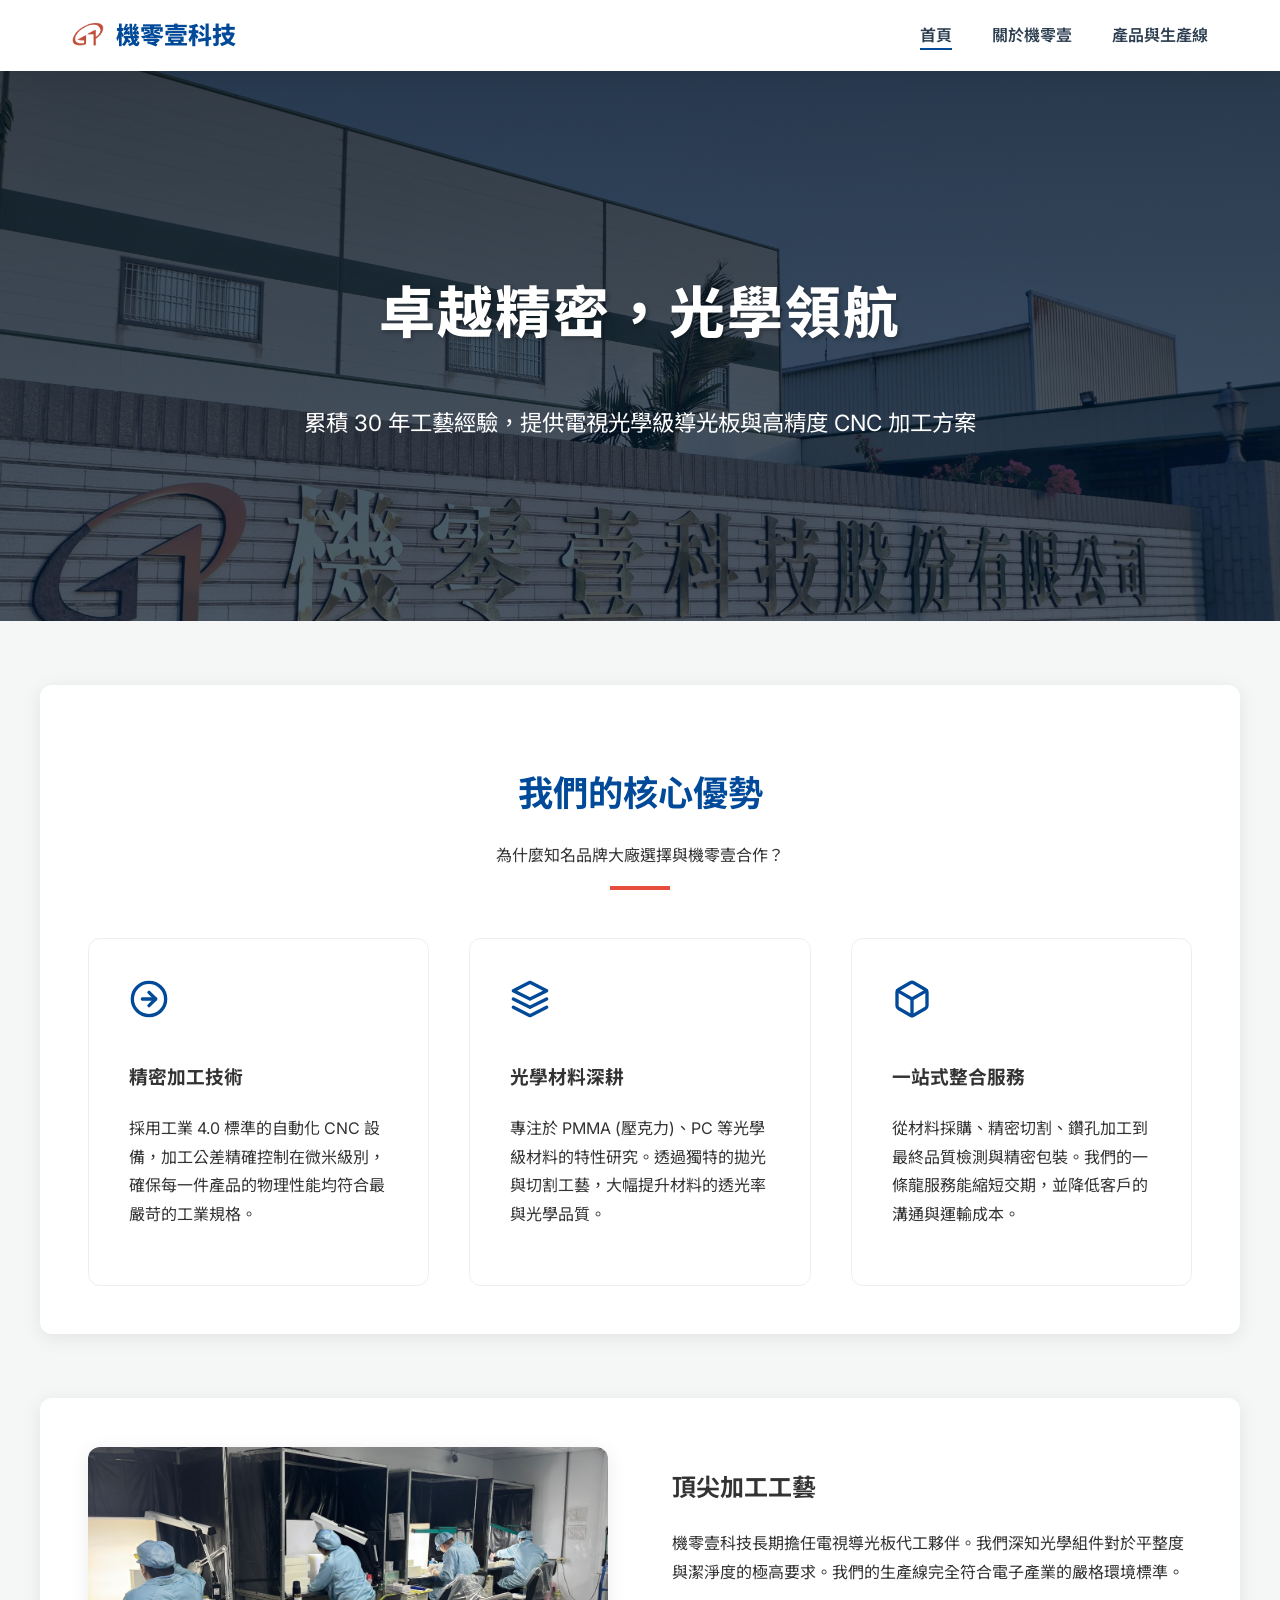
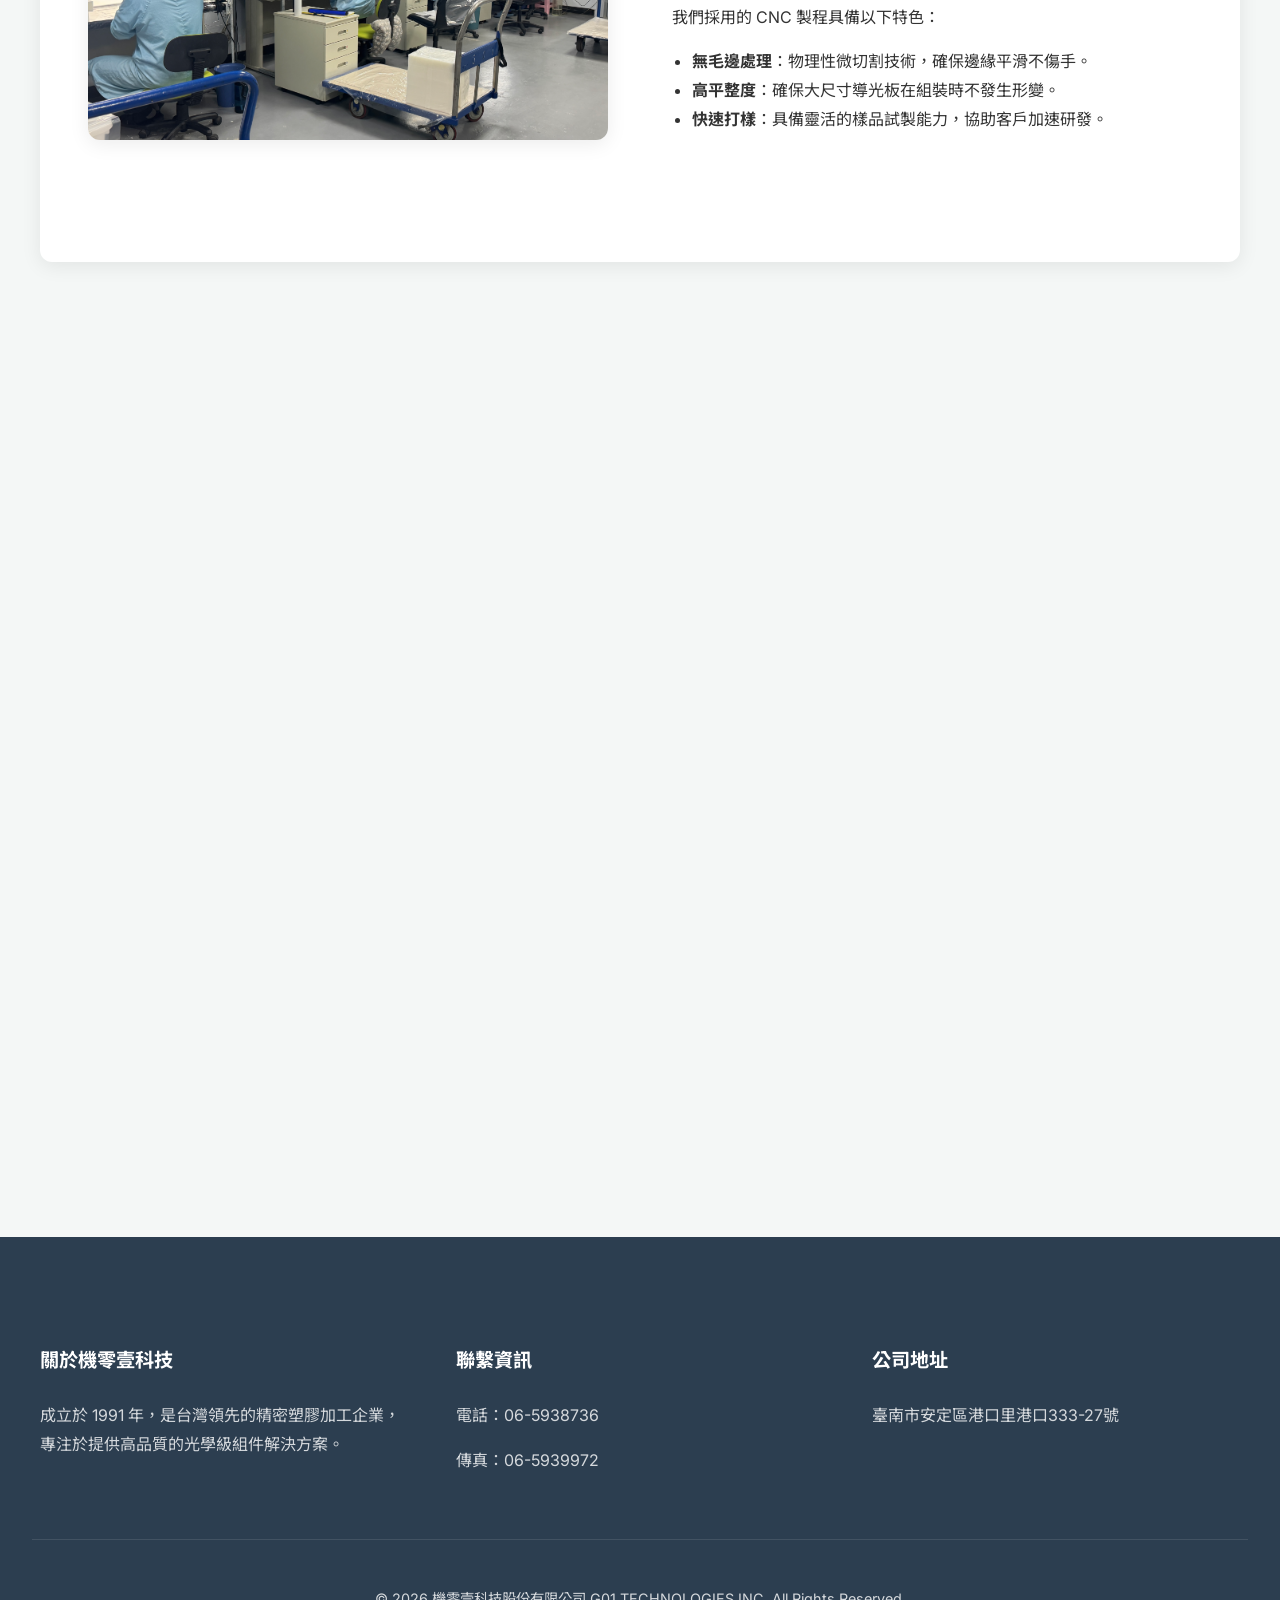
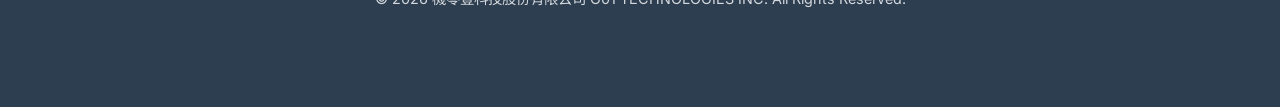
==== index.html @ 7dc75a4d "Update the display animation every pages" ====
<!DOCTYPE html>
<html lang="zh-TW">
<head>
    <meta charset="UTF-8">
    <meta name="viewport" content="width=device-width, initial-scale=1.0">
    <title>機零壹科技 - 專業光學級導光板與精密 CNC 加工</title>
    <link rel="icon" href="assets/images/機零壹Logo.jpg" type="image/jpeg">
    <link rel="stylesheet" href="assets/style.css">
</head>
<body>
    <header>
        <nav>
            <a href="index.html" class="logo">
                <img src="assets/images/53ba9e29c291a5ccbac14b55e2edae43.jpg" alt="G01 Logo">
                <span>機零壹科技</span>
            </a>
            <ul class="nav-links">
                <li><a href="index.html" class="active">首頁</a></li>
                <li><a href="about.html">關於機零壹</a></li>
                <li><a href="products.html">產品與生產線</a></li>
            </ul>
        </nav>
    </header>

    <main>
        <div class="hero">
            <h1>卓越精密，光學領航</h1>
            <p>累積 30 年工藝經驗，提供電視光學級導光板與高精度 CNC 加工方案</p>
        </div>

        <section class="reveal">
            <div class="section-title">
                <h2>我們的核心優勢</h2>
                <p>為什麼知名品牌大廠選擇與機零壹合作？</p>
            </div>
            <div class="grid">
                <div class="card">
                    <svg width="40" height="40" viewBox="0 0 24 24" fill="none" stroke="#004a99" stroke-width="2" stroke-linecap="round" stroke-linejoin="round" style="margin-bottom:15px;"><circle cx="12" cy="12" r="10"></circle><path d="M12 16l4-4-4-4"></path><path d="M8 12h8"></path></svg>
                    <h3>精密加工技術</h3>
                    <p>採用工業 4.0 標準的自動化 CNC 設備，加工公差精確控制在微米級別，確保每一件產品的物理性能均符合最嚴苛的工業規格。</p>
                </div>
                <div class="card">
                    <svg width="40" height="40" viewBox="0 0 24 24" fill="none" stroke="#004a99" stroke-width="2" stroke-linecap="round" stroke-linejoin="round" style="margin-bottom:15px;"><path d="M12 2L2 7l10 5 10-5-10-5z"></path><path d="M2 17l10 5 10-5"></path><path d="M2 12l10 5 10-5"></path></svg>
                    <h3>光學材料深耕</h3>
                    <p>專注於 PMMA (壓克力)、PC 等光學級材料的特性研究。透過獨特的拋光與切割工藝，大幅提升材料的透光率與光學品質。</p>
                </div>
                <div class="card">
                    <svg width="40" height="40" viewBox="0 0 24 24" fill="none" stroke="#004a99" stroke-width="2" stroke-linecap="round" stroke-linejoin="round" style="margin-bottom:15px;"><path d="M21 16V8a2 2 0 0 0-1-1.73l-7-4a2 2 0 0 0-2 0l-7 4A2 2 0 0 0 3 8v8a2 2 0 0 0 1 1.73l7 4a2 2 0 0 0 2 0l7-4A2 2 0 0 0 21 16z"></path><polyline points="3.27 6.96 12 12.01 20.73 6.96"></polyline><line x1="12" y1="22.08" x2="12" y2="12"></line></svg>
                    <h3>一站式整合服務</h3>
                    <p>從材料採購、精密切割、鑽孔加工到最終品質檢測與精密包裝。我們的一條龍服務能縮短交期，並降低客戶的溝通與運輸成本。</p>
                </div>
            </div>
        </section>

        <section class="reveal">
            <div class="image-text-block">
                <div class="block-image">
                    <img src="assets/images/無塵室1.jpg" alt="無塵室生產環境">
                </div>
                <div class="block-text">
                    <h2>頂尖加工工藝</h2>
                    <p>機零壹科技長期擔任電視導光板代工夥伴。我們深知光學組件對於平整度與潔淨度的極高要求。我們的生產線完全符合電子產業的嚴格環境標準。</p>
                    <p>我們採用的 CNC 製程具備以下特色：</p>
                    <ul style="padding-left: 20px;">
                        <li><strong>無毛邊處理</strong>：物理性微切割技術，確保邊緣平滑不傷手。</li>
                        <li><strong>高平整度</strong>：確保大尺寸導光板在組裝時不發生形變。</li>
                        <li><strong>快速打樣</strong>：具備靈活的樣品試製能力，協助客戶加速研發。</li>
                    </ul>
                </div>
            </div>
        </section>

        <div class="stats-container reveal" style="max-width:1200px; margin: 0 auto;">
            <div class="stat-item">
                <h3>30+</h3>
                <p>行業經驗 (年)</p>
            </div>
            <div class="stat-item">
                <h3>ISO</h3>
                <p>9001:2015 認證</p>
            </div>
            <div class="stat-item">
                <h3>100%</h3>
                <p>台灣在地生產</p>
            </div>
        </div>

        <section class="reveal" style="background: none; box-shadow: none;">
            <div class="section-title">
                <h2>專業生產設備</h2>
            </div>
            <div class="gallery">
                <div class="gallery-item"><img src="assets/images/28ef62f4e1bec2d42b6d9884c8ba8c20.jpg" alt="設備1"></div>
                <div class="gallery-item"><img src="assets/images/b3949cf1eb336742c8c73ae9f6f298a1.jpg" alt="設備2"></div>
                <div class="gallery-item"><img src="assets/images/5c81404b02c26374f13677f3897ab55c.jpg" alt="設備3"></div>
                <div class="gallery-item"><img src="assets/images/f80af8a71a94db95ce86bebf6332c2ad.jpg" alt="設備4"></div>
            </div>
        </section>
    </main>

    <footer>
        <div class="footer-content">
            <div class="footer-section">
                <h4>關於機零壹科技</h4>
                <p>成立於 1991 年，是台灣領先的精密塑膠加工企業，專注於提供高品質的光學級組件解決方案。</p>
            </div>
            <div class="footer-section">
                <h4>聯繫資訊</h4>
                <p>電話：06-5938736</p>
                <p>傳真：06-5939972</p>
            </div>
            <div class="footer-section">
                <h4>公司地址</h4>
                <p>臺南市安定區港口里港口333-27號</p>
            </div>
        </div>
        <div class="footer-bottom">
            <p>&copy; 2026 機零壹科技股份有限公司 G01 TECHNOLOGIES INC. All Rights Reserved.</p>
        </div>
    </footer>

    <script>
        const observerOptions = {
            threshold: 0.1
        };

        const observer = new IntersectionObserver((entries) => {
            entries.forEach(entry => {
                if (entry.isIntersecting) {
                    entry.target.classList.add('active');
                }
            });
        }, observerOptions);

        document.querySelectorAll('.reveal').forEach(el => {
            observer.observe(el);
        });
    </script>
</body>
</html>
---- assets/style.css ----
@import url('https://fonts.googleapis.com/css2?family=Inter:wght@400;700;800&family=Noto+Sans+TC:wght@300;400;500;700&display=swap');

/* G01 Technology - Professional Style */
:root {
    --primary-color: #004a99;
    --primary-light: #e6f0ff;
    --secondary-color: #2c3e50;
    --accent-color: #e74c3c;
    --bg-color: #f4f7f6;
    --text-color: #333;
    --white: #ffffff;
    --shadow: 0 4px 20px rgba(0,0,0,0.08);
}

* {
    box-sizing: border-box;
    transition: all 0.3s ease;
}

body {
    font-family: 'Inter', 'Noto Sans TC', "Microsoft JhengHei", sans-serif;
    line-height: 1.8;
    color: var(--text-color);
    background-color: var(--bg-color);
    margin: 0;
}

header {
    background-color: rgba(255,255,255,0.95);
    backdrop-filter: blur(10px);
    box-shadow: var(--shadow);
    position: sticky;
    top: 0;
    z-index: 1000;
}

nav {
    display: flex;
    justify-content: space-between;
    align-items: center;
    max-width: 1200px;
    margin: 0 auto;
    padding: 0.8rem 2rem;
}

.logo {
    display: flex;
    align-items: center;
    text-decoration: none;
    font-weight: 800;
    font-size: 1.5rem;
    color: var(--primary-color);
}

.logo img {
    height: 45px;
    width: auto;
    object-fit: contain;
    margin-right: 12px;
}

.nav-links {
    list-style: none;
    display: flex;
    gap: 2.5rem;
    margin: 0;
}

.nav-links a {
    text-decoration: none;
    color: var(--secondary-color);
    font-weight: 600;
    position: relative;
}

.nav-links a:after {
    content: '';
    position: absolute;
    width: 0;
    height: 2px;
    bottom: -5px;
    left: 0;
    background-color: var(--primary-color);
    transition: width 0.3s;
}

.nav-links a:hover:after, .nav-links a.active:after {
    width: 100%;
}

.hero {
    position: relative;
    height: 550px;
    display: flex;
    flex-direction: column;
    justify-content: center;
    align-items: center;
    color: var(--white);
    text-align: center;
    background: linear-gradient(rgba(0, 15, 30, 0.8), rgba(0, 30, 60, 0.65)), url('images/2db361edc32a4b70044582b040d5e3ff.jpg');
    background-size: cover;
    background-position: center;
    background-attachment: fixed;
}

.hero h1 {
    font-weight: 800;
    font-size: 3.5rem;
    margin-bottom: 1rem;
    letter-spacing: 2px;
    text-shadow: 2px 2px 4px rgba(0,0,0,0.3);
}

.hero p {
    font-size: 1.4rem;
    max-width: 800px;
}

section {
    max-width: 1200px;
    margin: 4rem auto;
    padding: 3rem;
    background-color: var(--white);
    border-radius: 12px;
    box-shadow: var(--shadow);
}

.section-title {
    text-align: center;
    margin-bottom: 3rem;
}

.section-title h2 {
    font-size: 2.2rem;
    color: var(--primary-color);
    margin-bottom: 0.5rem;
}

.section-title::after {
    content: '';
    display: block;
    width: 60px;
    height: 4px;
    background-color: var(--accent-color);
    margin: 10px auto;
}

.grid {
    display: grid;
    grid-template-columns: repeat(auto-fit, minmax(320px, 1fr));
    gap: 2.5rem;
}

.card {
    padding: 2.5rem;
    background: var(--white);
    border-radius: 12px;
    border: 1px solid #eee;
    text-align: left;
    height: 100%;
}

.card:hover {
    transform: translateY(-10px);
    box-shadow: 0 15px 35px rgba(0,0,0,0.1);
}

.image-text-block {
    display: flex;
    align-items: center;
    gap: 4rem;
    margin-bottom: 4rem;
}

.image-text-block:nth-child(even) {
    flex-direction: row-reverse;
}

.block-image {
    flex: 1;
}

.block-image img {
    width: 100%;
    border-radius: 12px;
    box-shadow: var(--shadow);
}

.block-text {
    flex: 1;
}

.stats-container {
    background-color: var(--primary-color);
    color: var(--white);
    display: flex;
    justify-content: space-around;
    padding: 4rem 2rem;
    text-align: center;
    border-radius: 12px;
    margin-top: 4rem;
}

.stat-item h3 {
    font-size: 2.5rem;
    margin-bottom: 0;
}

footer {
    background-color: var(--secondary-color);
    color: rgba(255,255,255,0.8);
    padding: 5rem 2rem;
    margin-top: 6rem;
}

.footer-content {
    max-width: 1200px;
    margin: 0 auto;
    display: grid;
    grid-template-columns: repeat(auto-fit, minmax(250px, 1fr));
    gap: 3rem;
    text-align: left;
}

.footer-section h4 {
    color: var(--white);
    margin-bottom: 1.5rem;
    font-size: 1.2rem;
}

.footer-bottom {
    border-top: 1px solid rgba(255,255,255,0.1);
    margin-top: 3rem;
    padding-top: 2rem;
    text-align: center;
    font-size: 0.9rem;
}

/* Photo Gallery */
.gallery {
    display: grid;
    grid-template-columns: repeat(auto-fill, minmax(250px, 1fr));
    gap: 15px;
}

.gallery-item {
    overflow: hidden;
    border-radius: 8px;
    height: 200px;
}

.gallery-item img {
    width: 100%;
    height: 100%;
    object-fit: cover;
    transition: transform 0.5s;
}

.gallery-item:hover img {
    transform: scale(1.1);
}

/* Timeline Design */
.timeline {
    position: relative;
    max-width: 900px;
    margin: 3rem auto;
    padding: 0;
}

.timeline::after {
    content: '';
    position: absolute;
    width: 2px;
    background-color: #ddd;
    top: 0;
    bottom: 0;
    left: 140px;
}

.timeline-item {
    padding: 2.5rem 0;
    position: relative;
    display: flex;
    align-items: flex-start;
    opacity: 0;
    transform: translateX(-20px);
    transition: all 0.6s ease-out;
}

.timeline-item.active {
    opacity: 1;
    transform: translateX(0);
}

.timeline-date {
    width: 120px;
    padding-right: 30px;
    text-align: right;
    font-weight: 700;
    color: var(--primary-color);
    font-size: 1.1rem;
    flex-shrink: 0;
    margin-top: 5px;
}

.timeline-item::after {
    content: '';
    position: absolute;
    width: 12px;
    height: 12px;
    left: 135px;
    background-color: var(--white);
    border: 2px solid var(--primary-color);
    top: 3.1rem;
    border-radius: 50%;
    z-index: 1;
}

.timeline-content {
    padding-left: 50px;
    flex-grow: 1;
}

.timeline-content h4 {
    margin: 0 0 0.8rem 0;
    color: var(--secondary-color);
    font-size: 1.3rem;
    font-weight: 700;
}

.timeline-content p {
    margin: 0;
    color: #555;
    line-height: 1.8;
    font-size: 1.05rem;
}

/* Animations */
.reveal {
    opacity: 0;
    transform: translateY(30px);
    transition: all 0.8s ease-out;
}

.reveal.active {
    opacity: 1;
    transform: translateY(0);
}

@media (max-width: 768px) {
    .timeline::after { left: 15px; }
    .timeline-item { flex-direction: column; padding: 1.5rem 0 1.5rem 40px; }
    .timeline-date { text-align: left; width: auto; padding-bottom: 8px; margin-top: 0; }
    .timeline-item::after { left: 10px; top: 1.9rem; }
    .timeline-content { padding-left: 0; }
    
    .image-text-block, .image-text-block:nth-child(even) {
        flex-direction: column;
    }
    .hero h1 { font-size: 2.5rem; }
}
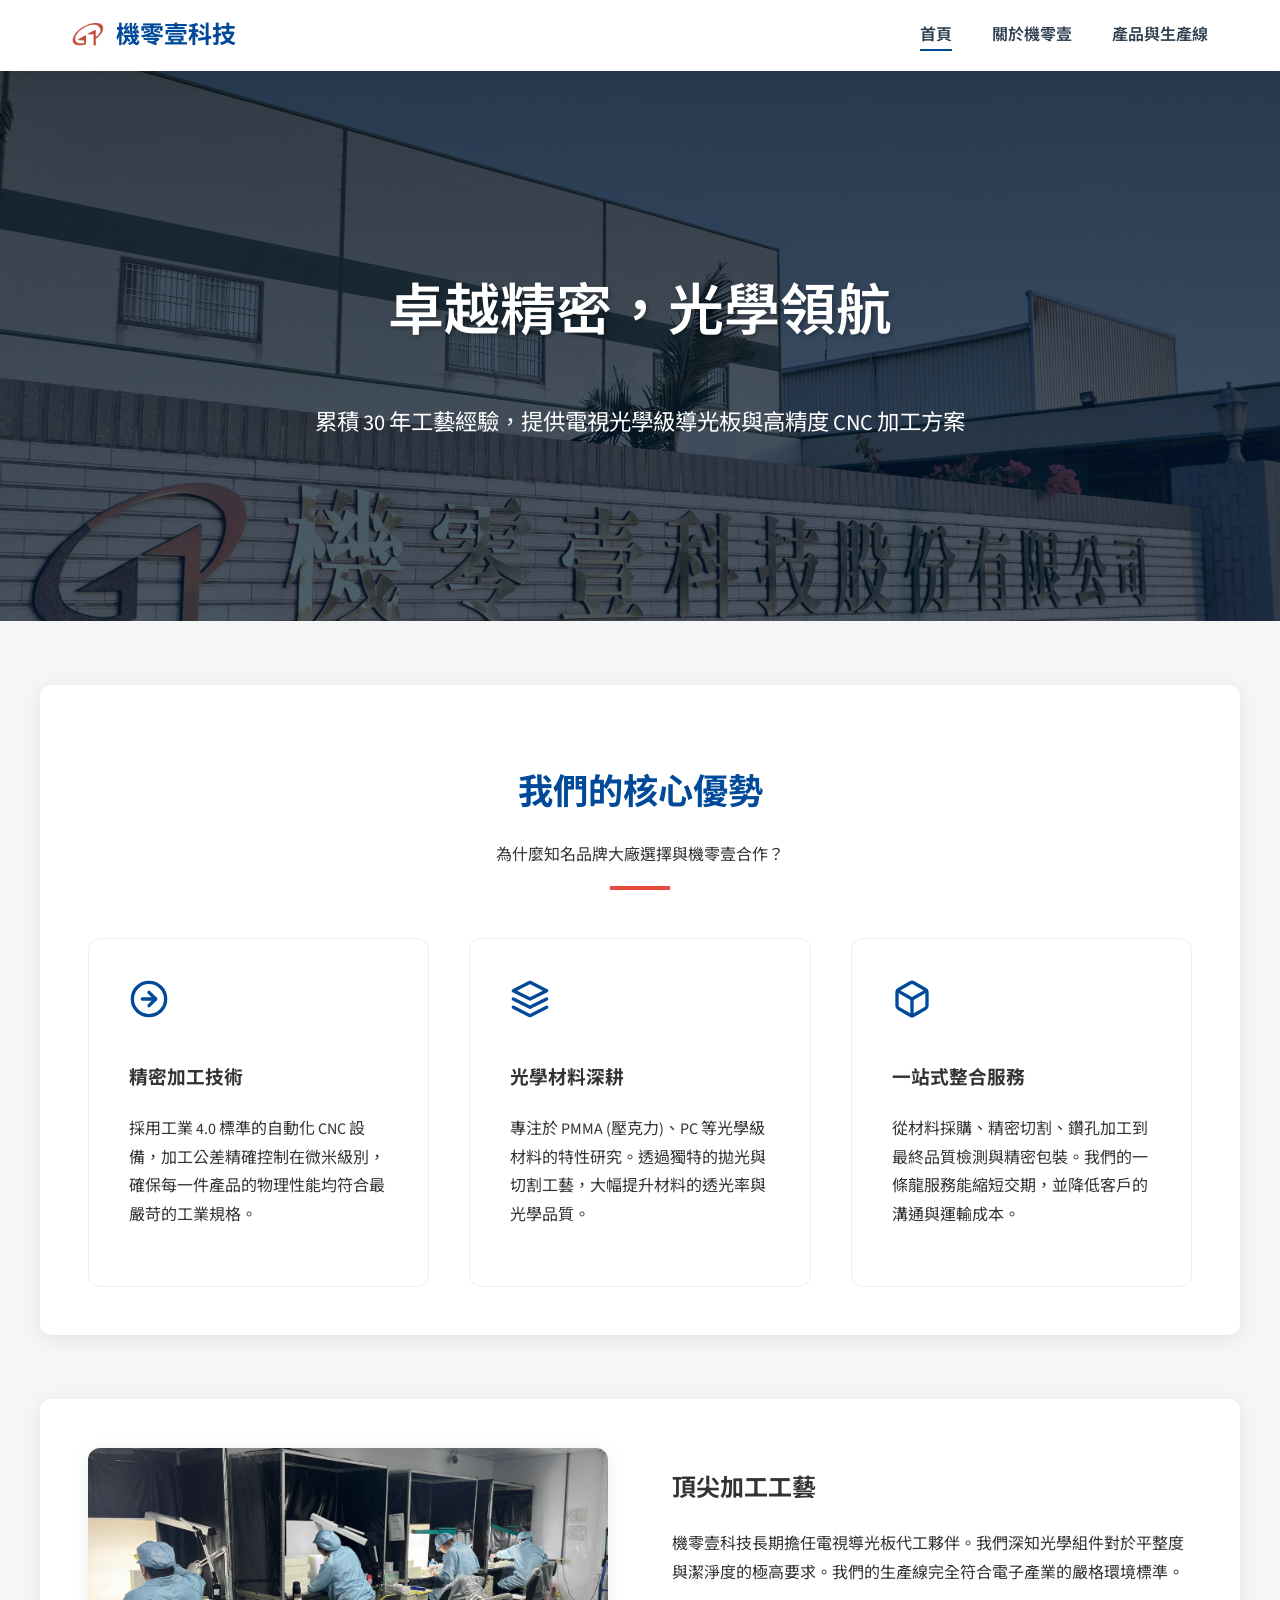
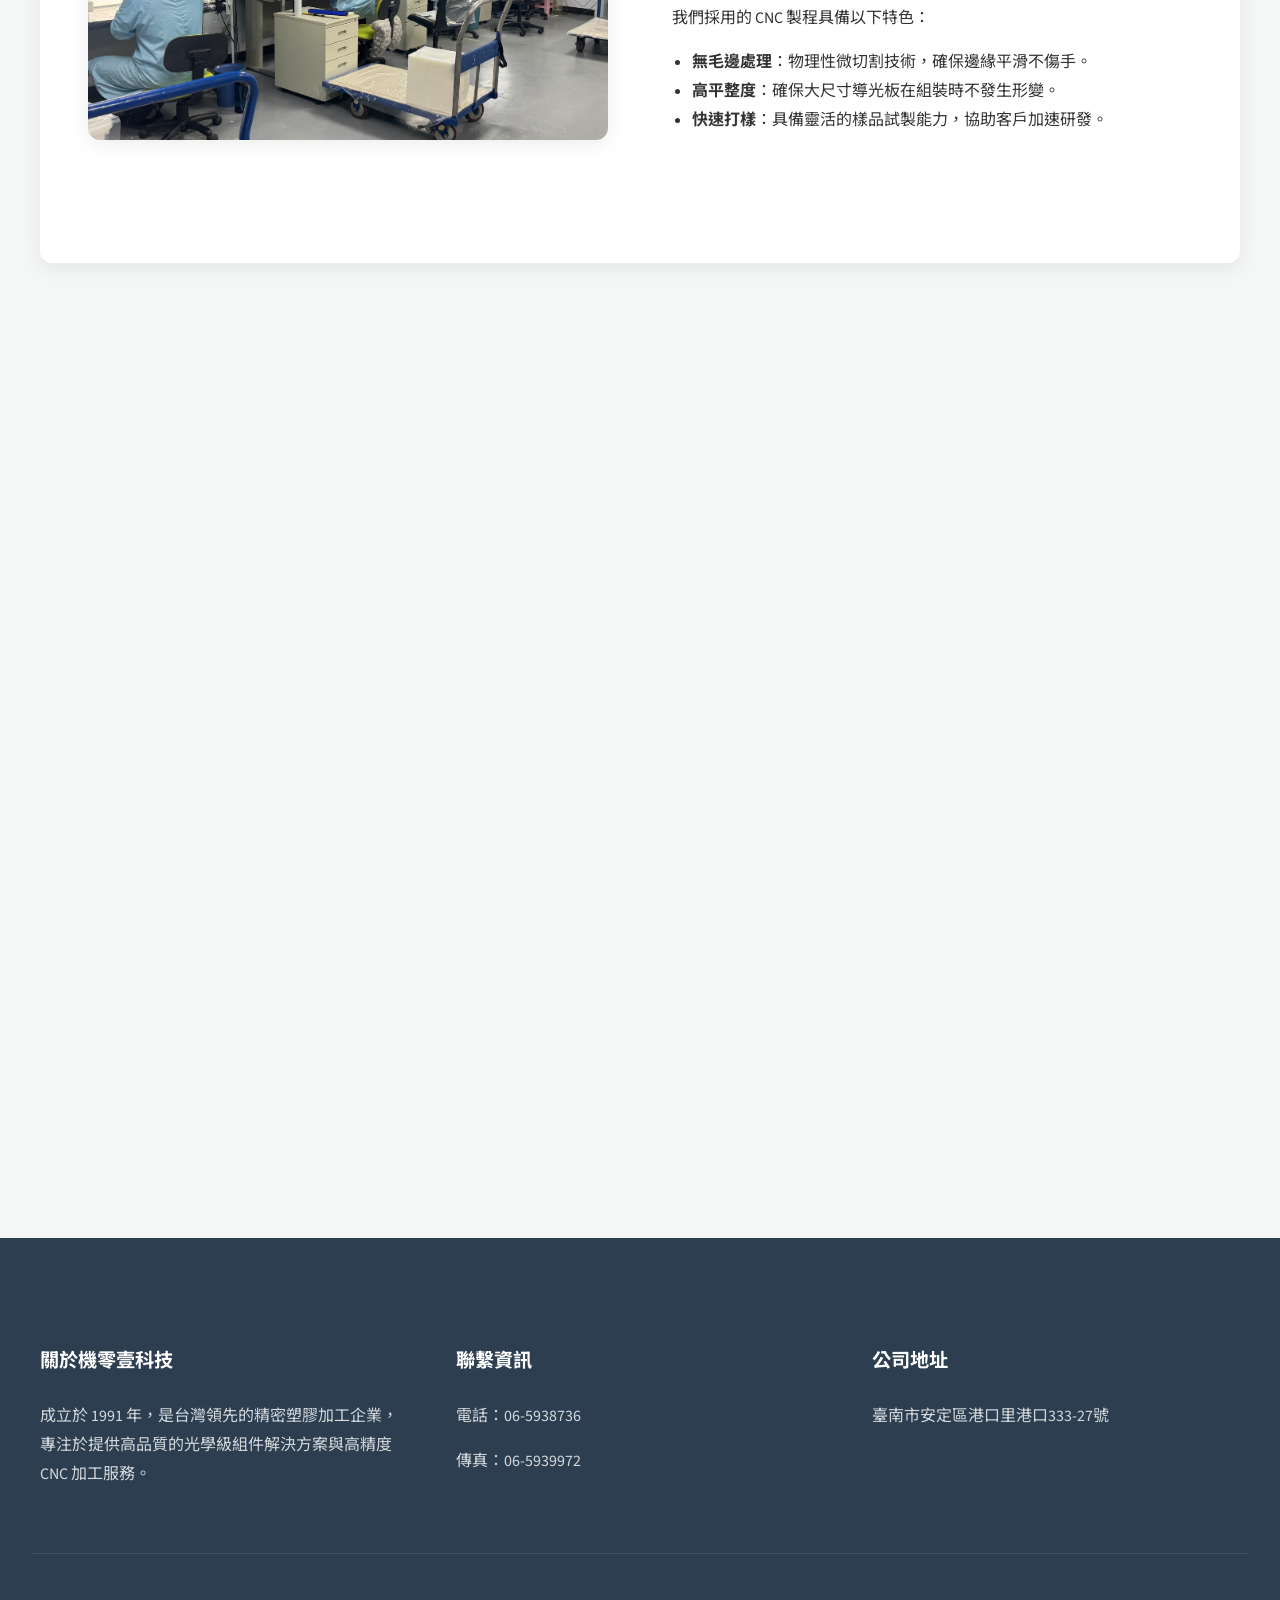
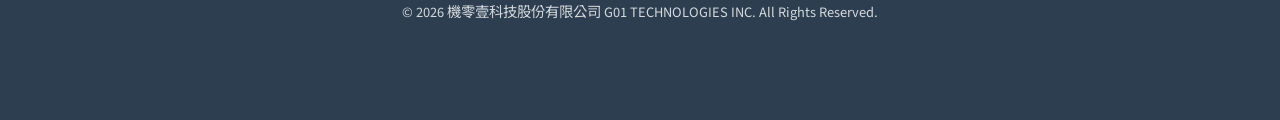
==== commit e2567e99: "Fix the info bottom" ====
--- a/index.html
+++ b/index.html
@@ -102,7 +102,7 @@
         <div class="footer-content">
             <div class="footer-section">
                 <h4>關於機零壹科技</h4>
-                <p>成立於 1991 年，是台灣領先的精密塑膠加工企業，專注於提供高品質的光學級組件解決方案。</p>
+                <p>成立於 1991 年，是台灣領先的精密塑膠加工企業，專注於提供高品質的光學級組件解決方案與高精度 CNC 加工服務。</p>
             </div>
             <div class="footer-section">
                 <h4>聯繫資訊</h4>
--- a/assets/style.css
+++ b/assets/style.css
@@ -1,4 +1,4 @@
-@import url('https://fonts.googleapis.com/css2?family=Inter:wght@400;700;800&family=Noto+Sans+TC:wght@300;400;500;700&display=swap');
+@import url('https://fonts.googleapis.com/css2?family=Source+Sans+3:wght@400;500;600;700&family=Noto+Sans+TC:wght@300;400;500;700&display=swap');
 
 /* G01 Technology - Professional Style */
 :root {
@@ -18,7 +18,8 @@
 }
 
 body {
-    font-family: 'Inter', 'Noto Sans TC', "Microsoft JhengHei", sans-serif;
+    font-family: 'Source Sans 3', 'Noto Sans TC', "Microsoft JhengHei", sans-serif;
+    font-weight: 400;
     line-height: 1.8;
     color: var(--text-color);
     background-color: var(--bg-color);
@@ -47,7 +48,7 @@
     display: flex;
     align-items: center;
     text-decoration: none;
-    font-weight: 800;
+    font-weight: 700;
     font-size: 1.5rem;
     color: var(--primary-color);
 }
@@ -104,10 +105,10 @@
 }
 
 .hero h1 {
-    font-weight: 800;
+    font-weight: 600;
     font-size: 3.5rem;
     margin-bottom: 1rem;
-    letter-spacing: 2px;
+    letter-spacing: normal;
     text-shadow: 2px 2px 4px rgba(0,0,0,0.3);
 }
 
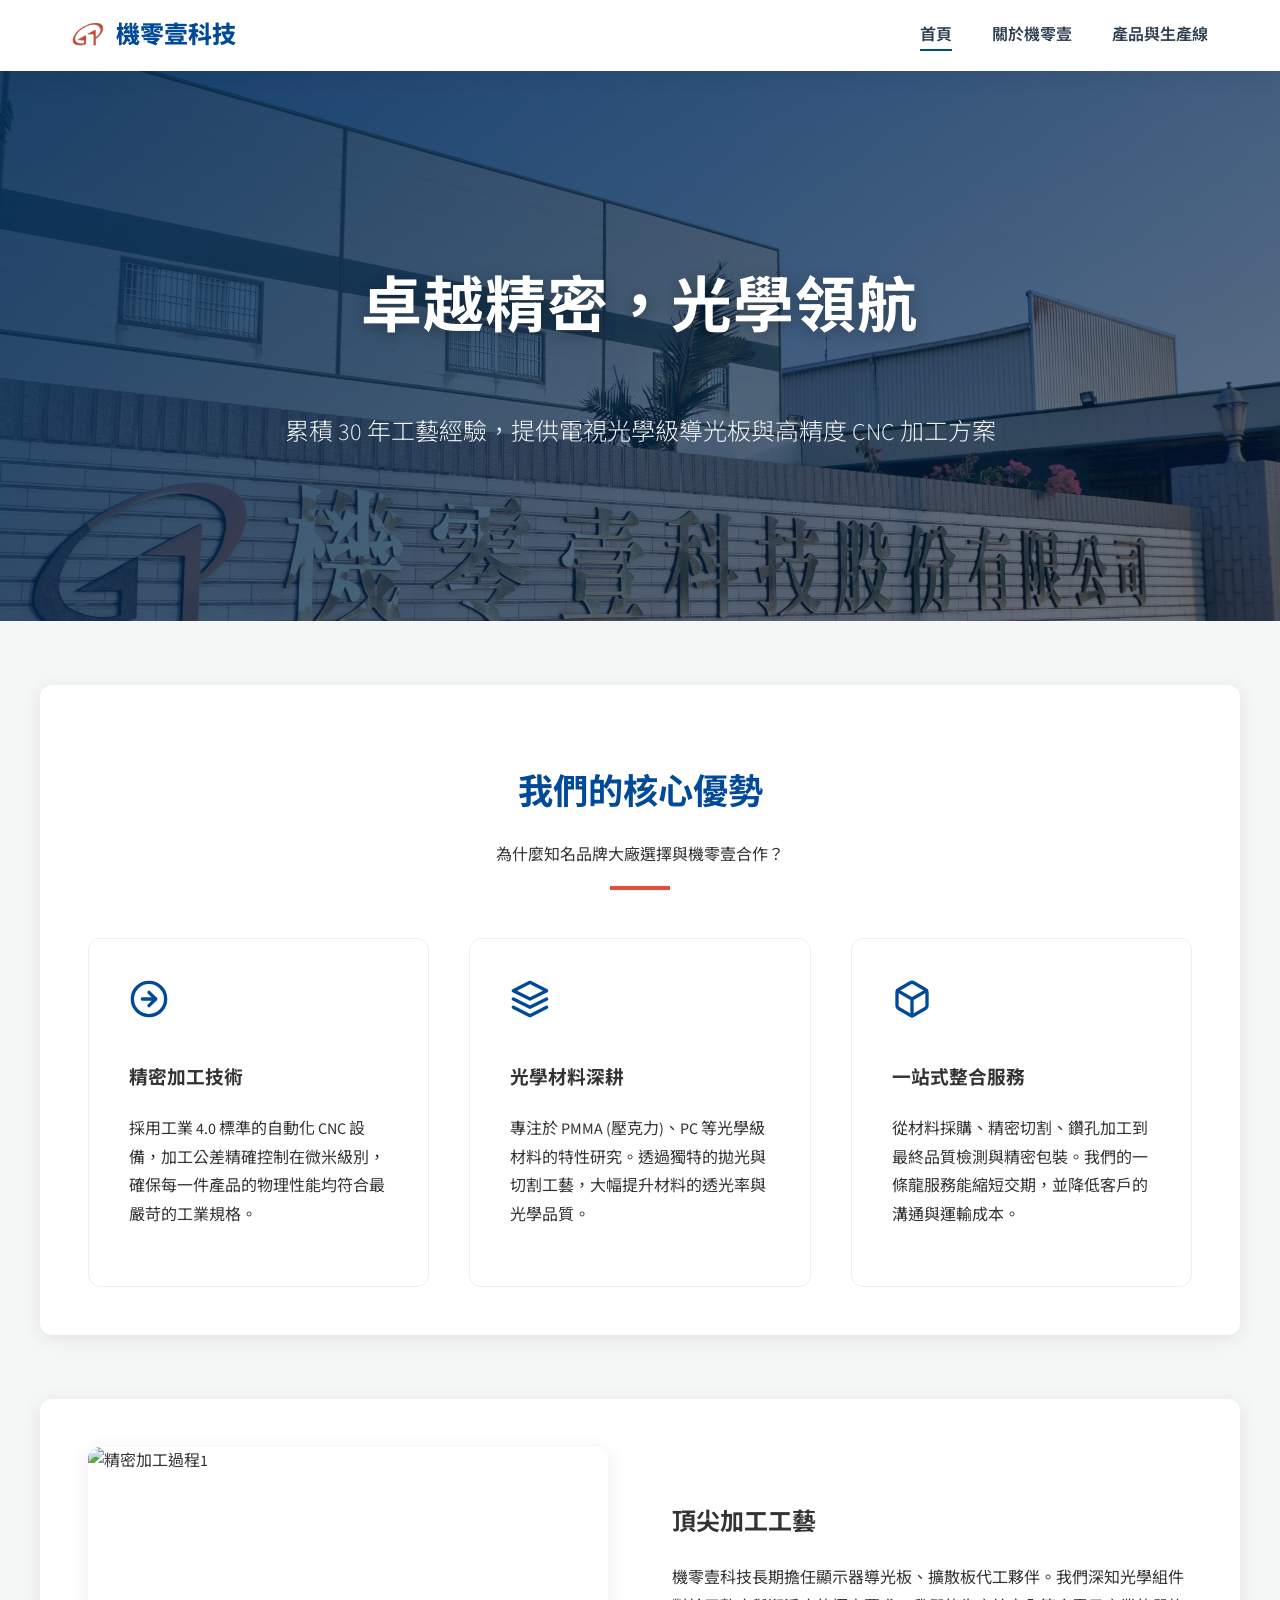
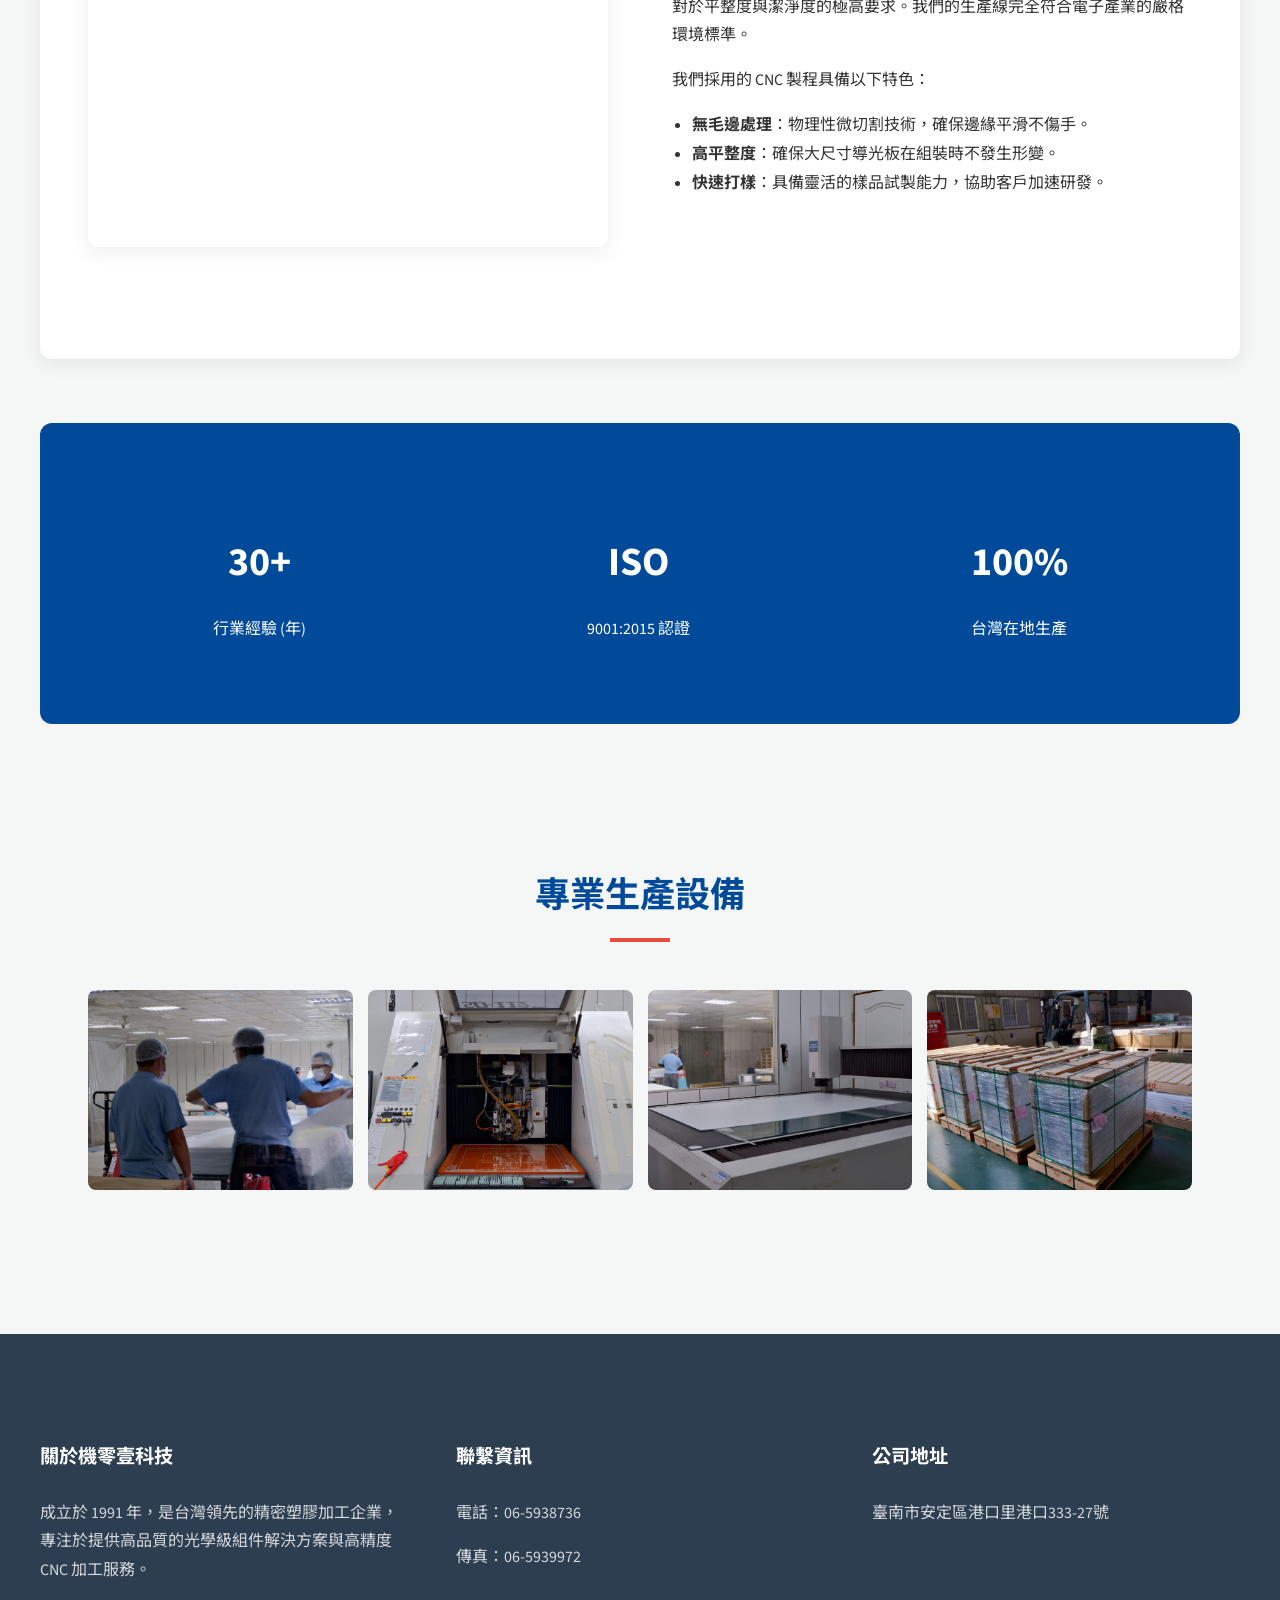
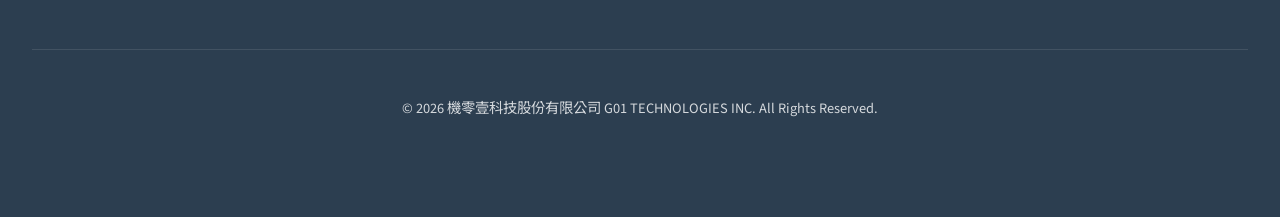
==== commit cc44419d: "Update some photo" ====
--- a/index.html
+++ b/index.html
@@ -23,7 +23,7 @@
     </header>
 
     <main>
-        <div class="hero">
+        <div class="hero hero-index">
             <h1>卓越精密，光學領航</h1>
             <p>累積 30 年工藝經驗，提供電視光學級導光板與高精度 CNC 加工方案</p>
         </div>
@@ -55,11 +55,15 @@
         <section class="reveal">
             <div class="image-text-block">
                 <div class="block-image">
-                    <img src="assets/images/無塵室1.jpg" alt="無塵室生產環境">
+                    <div class="slideshow-container">
+                        <img src="assets/images/面板.jpg" class="slide active" alt="精密加工面板展示">
+                        <img src="assets/images/62f44e1bdcf12c17e931516b2317b328.jpg" class="slide" alt="精密加工過程1">
+                        <img src="assets/images/e660b7b777317e7ba20c9eb825b117c9.jpg" class="slide" alt="精密加工過程2">
+                    </div>
                 </div>
                 <div class="block-text">
                     <h2>頂尖加工工藝</h2>
-                    <p>機零壹科技長期擔任電視導光板代工夥伴。我們深知光學組件對於平整度與潔淨度的極高要求。我們的生產線完全符合電子產業的嚴格環境標準。</p>
+                    <p>機零壹科技長期擔任顯示器導光板、擴散板代工夥伴。我們深知光學組件對於平整度與潔淨度的極高要求。我們的生產線完全符合電子產業的嚴格環境標準。</p>
                     <p>我們採用的 CNC 製程具備以下特色：</p>
                     <ul style="padding-left: 20px;">
                         <li><strong>無毛邊處理</strong>：物理性微切割技術，確保邊緣平滑不傷手。</li>
@@ -135,6 +139,20 @@
         document.querySelectorAll('.reveal').forEach(el => {
             observer.observe(el);
         });
+
+        // Slideshow Logic
+        function startSlideshow() {
+            const slides = document.querySelectorAll('.slide');
+            let currentSlide = 0;
+
+            setInterval(() => {
+                slides[currentSlide].classList.remove('active');
+                currentSlide = (currentSlide + 1) % slides.length;
+                slides[currentSlide].classList.add('active');
+            }, 4000); // 每 4 秒更換一次
+        }
+
+        startSlideshow();
     </script>
 </body>
 </html>
--- a/assets/style.css
+++ b/assets/style.css
@@ -1,6 +1,6 @@
 @import url('https://fonts.googleapis.com/css2?family=Source+Sans+3:wght@400;500;600;700&family=Noto+Sans+TC:wght@300;400;500;700&display=swap');
 
-/* G01 Technology - Professional Style */
+/* G01 Technology - Original Professional Style */
 :root {
     --primary-color: #004a99;
     --primary-light: #e6f0ff;
@@ -19,10 +19,12 @@
 
 body {
     font-family: 'Source Sans 3', 'Noto Sans TC', "Microsoft JhengHei", sans-serif;
-    font-weight: 400;
     line-height: 1.8;
     color: var(--text-color);
     background-color: var(--bg-color);
+    /* 保留材質感：極細微點陣紋理 */
+    background-image: radial-gradient(#d1d5db 0.6px, transparent 0.6px);
+    background-size: 24px 24px;
     margin: 0;
 }
 
@@ -48,7 +50,7 @@
     display: flex;
     align-items: center;
     text-decoration: none;
-    font-weight: 700;
+    font-weight: 800;
     font-size: 1.5rem;
     color: var(--primary-color);
 }
@@ -98,23 +100,59 @@
     align-items: center;
     color: var(--white);
     text-align: center;
-    background: linear-gradient(rgba(0, 15, 30, 0.8), rgba(0, 30, 60, 0.65)), url('images/2db361edc32a4b70044582b040d5e3ff.jpg');
     background-size: cover;
     background-position: center;
     background-attachment: fixed;
+    overflow: hidden;
+}
+
+/* 各頁面專屬背景圖 */
+.hero-index {
+    background-image: linear-gradient(135deg, rgba(0, 45, 91, 0.9) 0%, rgba(0, 20, 40, 0.5) 100%), url('images/2db361edc32a4b70044582b040d5e3ff.jpg');
+}
+
+.hero-about {
+    height: 400px;
+    background-image: linear-gradient(135deg, rgba(0, 45, 91, 0.85) 0%, rgba(0, 20, 40, 0.6) 100%), url('images/大門.jpg');
+}
+
+.hero-products {
+    height: 400px;
+    background-image: linear-gradient(135deg, rgba(0, 45, 91, 0.85) 0%, rgba(0, 20, 40, 0.6) 100%), url('images/45084ccc015bf42b84051dc34b6914c1.jpg');
 }
 
 .hero h1 {
-    font-weight: 600;
-    font-size: 3.5rem;
-    margin-bottom: 1rem;
-    letter-spacing: normal;
-    text-shadow: 2px 2px 4px rgba(0,0,0,0.3);
+    font-weight: 700;
+    font-size: 3.8rem;
+    margin-bottom: 1.5rem;
+    letter-spacing: 1px;
+    text-shadow: 0 4px 15px rgba(0,0,0,0.3);
+    animation: heroTextUp 1.2s ease-out;
 }
 
 .hero p {
-    font-size: 1.4rem;
+    font-size: 1.5rem;
     max-width: 800px;
+    opacity: 0.95;
+    font-weight: 300;
+    animation: heroTextUp 1.2s ease-out 0.2s backwards;
+}
+
+@keyframes heroTextUp {
+    from {
+        opacity: 0;
+        transform: translateY(40px);
+    }
+    to {
+        opacity: 1;
+        transform: translateY(0);
+    }
+}
+
+@media (max-width: 768px) {
+    .hero { height: 450px; }
+    .hero h1 { font-size: 2.5rem; }
+    .hero p { font-size: 1.1rem; padding: 0 2rem; }
 }
 
 section {
@@ -179,6 +217,30 @@
 
 .block-image {
     flex: 1;
+}
+
+.slideshow-container {
+    position: relative;
+    width: 100%;
+    height: 400px; /* 固定高度以維持排版穩定 */
+    overflow: hidden;
+    border-radius: 8px;
+    box-shadow: var(--shadow);
+}
+
+.slide {
+    position: absolute;
+    top: 0;
+    left: 0;
+    width: 100%;
+    height: 100%;
+    object-fit: cover;
+    opacity: 0;
+    transition: opacity 1.5s ease-in-out;
+}
+
+.slide.active {
+    opacity: 1;
 }
 
 .block-image img {
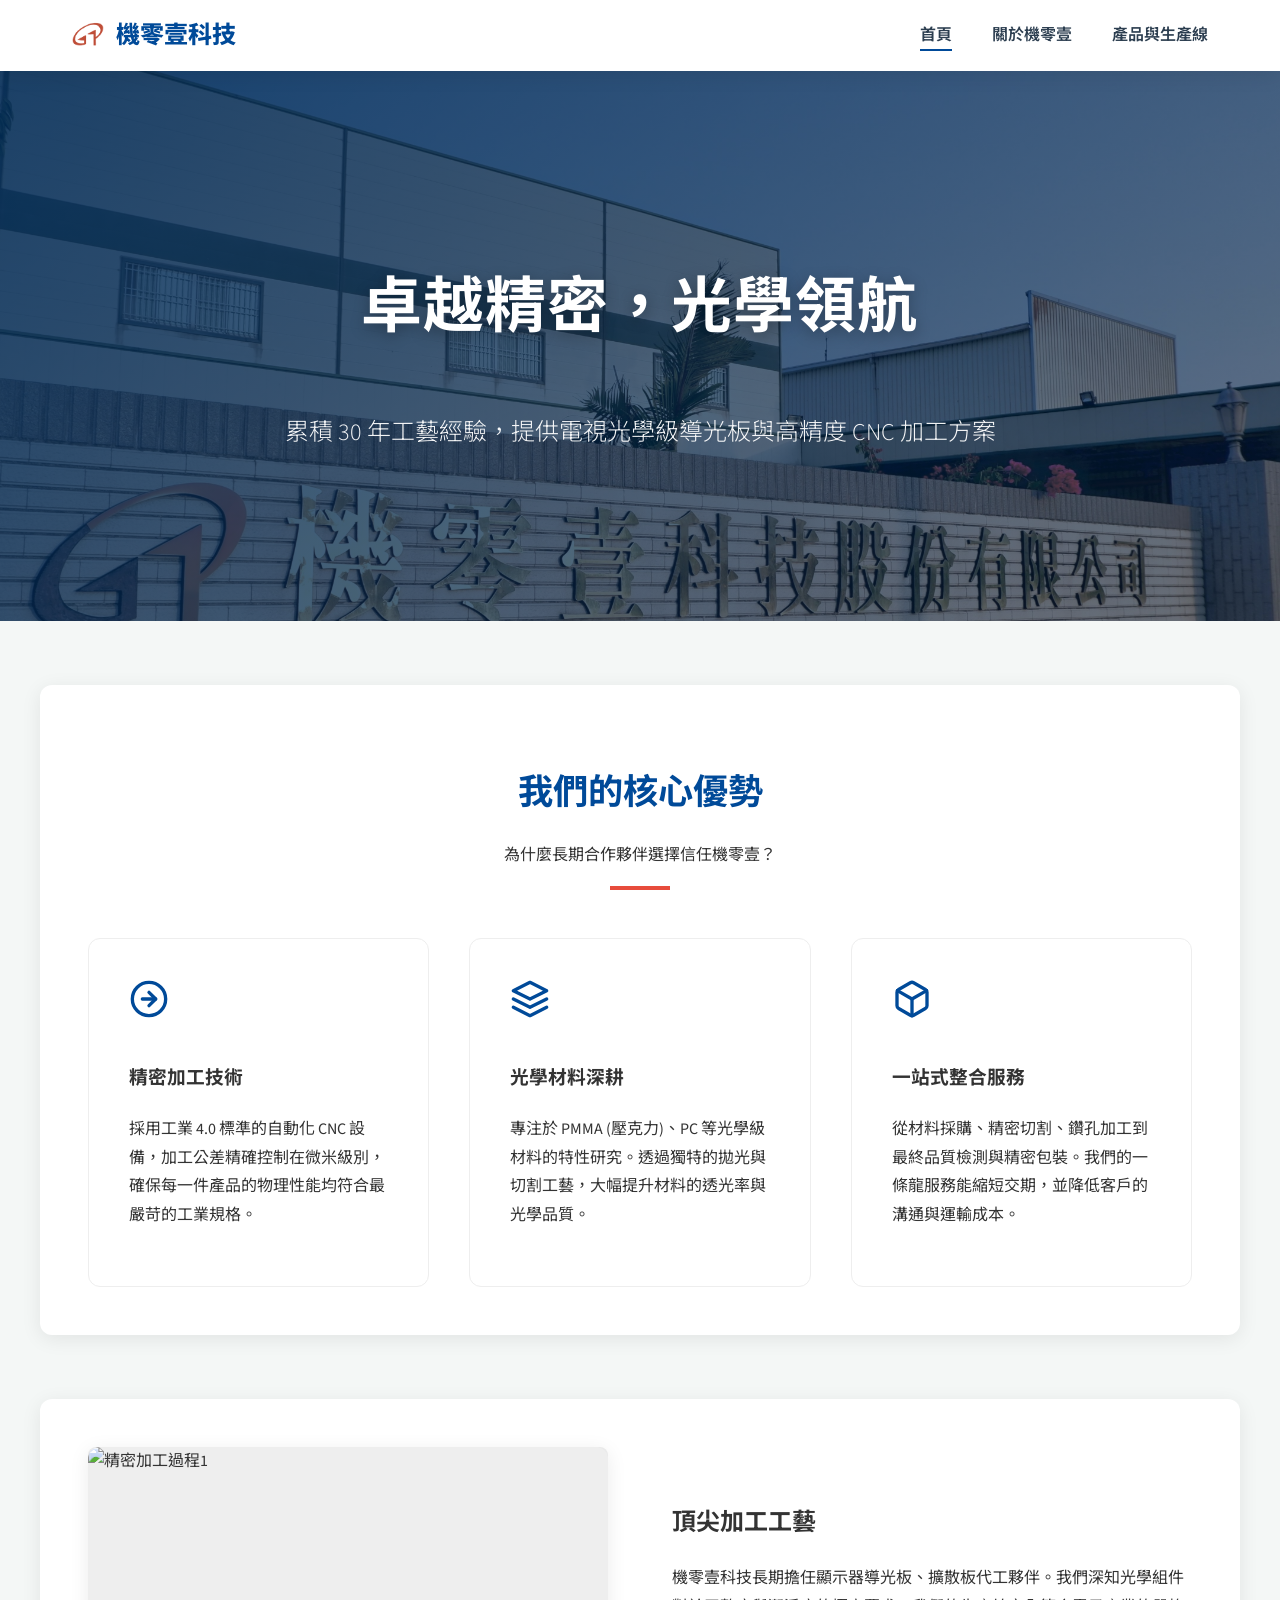
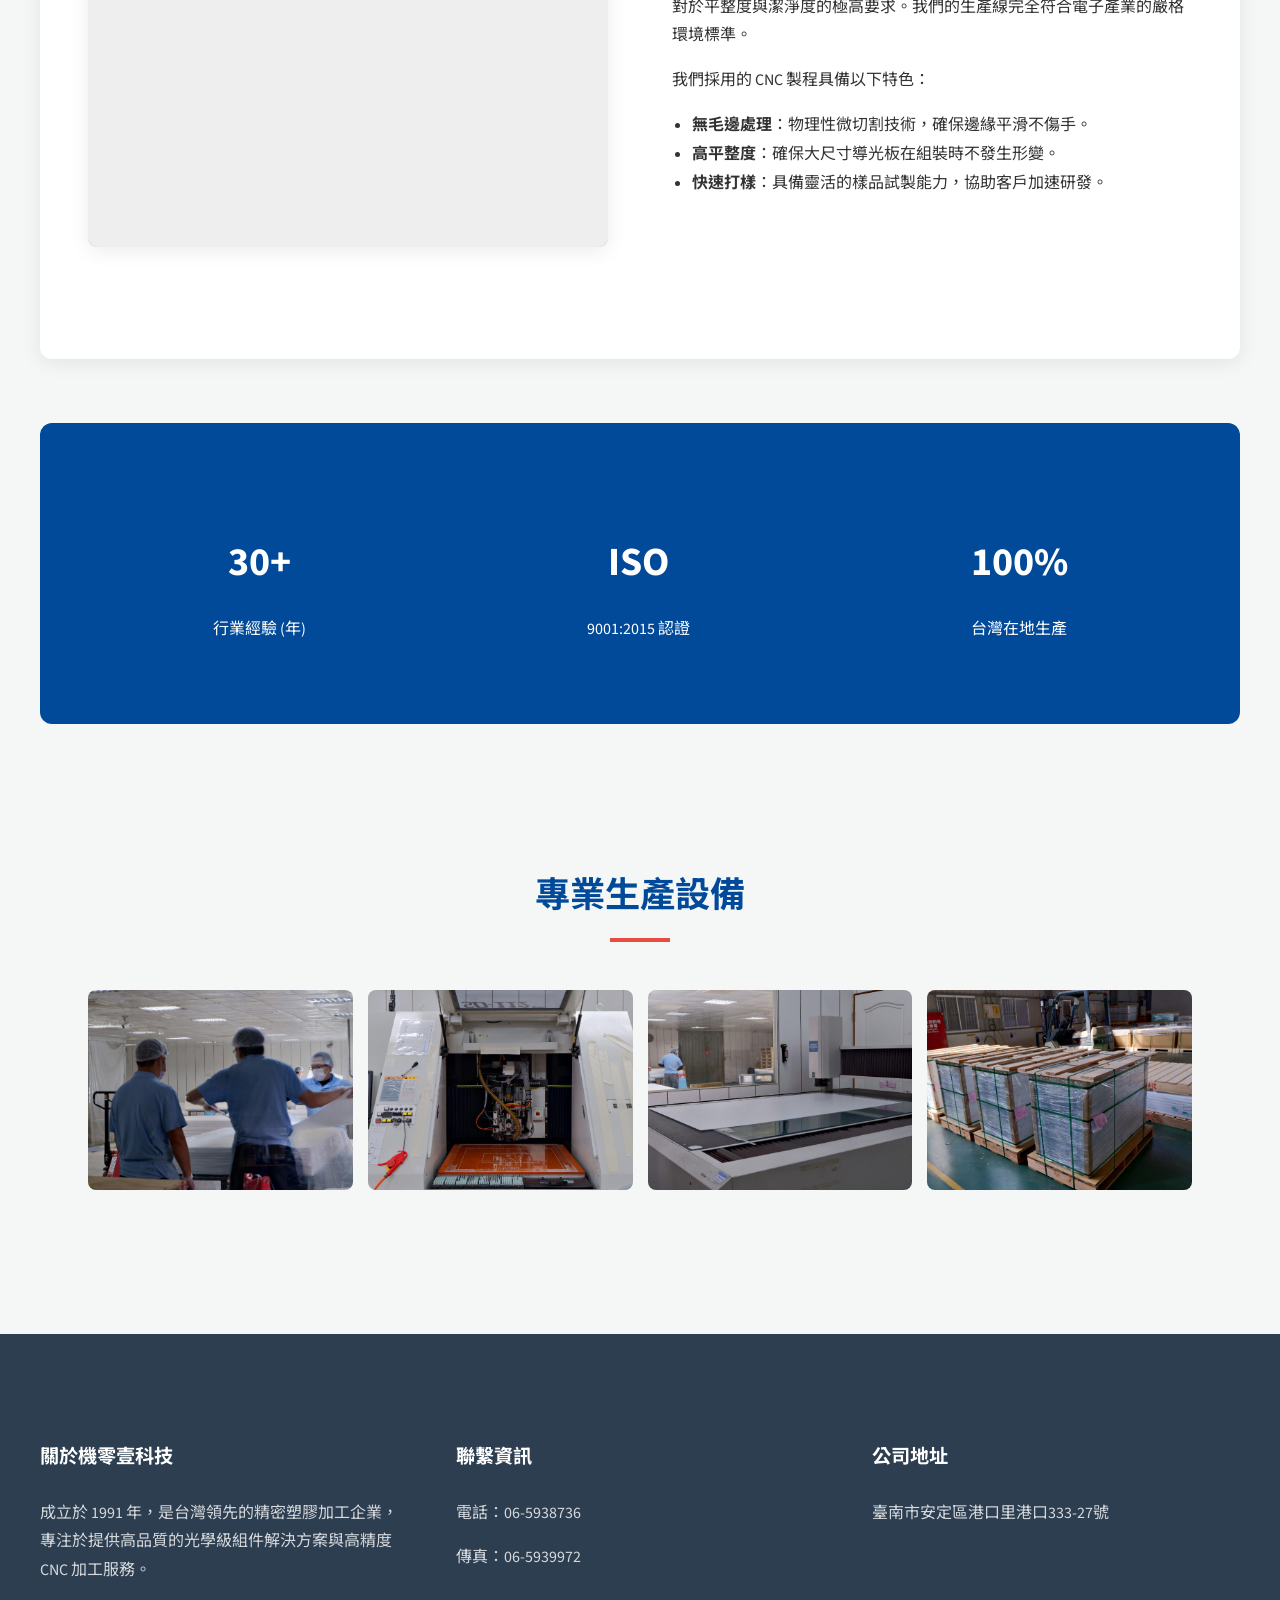
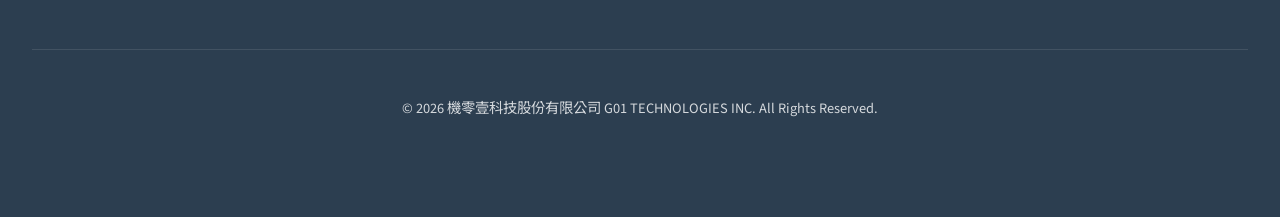
==== commit 8444097e: "Fix the photo can't not show in "高精度 CNC 加工規範" part" ====
--- a/index.html
+++ b/index.html
@@ -31,7 +31,7 @@
         <section class="reveal">
             <div class="section-title">
                 <h2>我們的核心優勢</h2>
-                <p>為什麼知名品牌大廠選擇與機零壹合作？</p>
+                <p>為什麼長期合作夥伴選擇信任機零壹？</p>
             </div>
             <div class="grid">
                 <div class="card">
@@ -141,18 +141,23 @@
         });
 
         // Slideshow Logic
-        function startSlideshow() {
-            const slides = document.querySelectorAll('.slide');
-            let currentSlide = 0;
+        function initSlideshows() {
+            const containers = document.querySelectorAll('.slideshow-container');
+            
+            containers.forEach(container => {
+                const slides = container.querySelectorAll('.slide');
+                if (slides.length <= 1) return;
 
-            setInterval(() => {
-                slides[currentSlide].classList.remove('active');
-                currentSlide = (currentSlide + 1) % slides.length;
-                slides[currentSlide].classList.add('active');
-            }, 4000); // 每 4 秒更換一次
+                let currentSlide = 0;
+                setInterval(() => {
+                    slides[currentSlide].classList.remove('active');
+                    currentSlide = (currentSlide + 1) % slides.length;
+                    slides[currentSlide].classList.add('active');
+                }, 4000);
+            });
         }
 
-        startSlideshow();
+        initSlideshows();
     </script>
 </body>
 </html>
--- a/assets/style.css
+++ b/assets/style.css
@@ -222,10 +222,11 @@
 .slideshow-container {
     position: relative;
     width: 100%;
-    height: 400px; /* 固定高度以維持排版穩定 */
+    height: 400px;
     overflow: hidden;
     border-radius: 8px;
     box-shadow: var(--shadow);
+    background-color: #eee; /* 載入前佔位色 */
 }
 
 .slide {
@@ -236,11 +237,13 @@
     height: 100%;
     object-fit: cover;
     opacity: 0;
+    z-index: 1;
     transition: opacity 1.5s ease-in-out;
 }
 
 .slide.active {
     opacity: 1;
+    z-index: 2;
 }
 
 .block-image img {
@@ -412,6 +415,32 @@
 }
 
 @media (max-width: 768px) {
+    nav {
+        padding: 0.6rem 1rem;
+        flex-direction: row; /* 確保維持橫向 */
+        justify-content: space-between;
+    }
+
+    .logo {
+        font-size: 1.1rem;
+        white-space: nowrap; /* 強制公司名稱不換行 */
+        flex-shrink: 0; /* 防止 Logo 被擠壓 */
+    }
+
+    .logo img {
+        height: 30px; /* 再稍微縮小一點點 */
+        margin-right: 5px;
+    }
+
+    .nav-links {
+        gap: 0.6rem; /* 再縮小連結間距 */
+    }
+
+    .nav-links a {
+        font-size: 0.85rem; /* 縮小連結字體 */
+        white-space: nowrap; /* 強制不換行 */
+    }
+
     .timeline::after { left: 15px; }
     .timeline-item { flex-direction: column; padding: 1.5rem 0 1.5rem 40px; }
     .timeline-date { text-align: left; width: auto; padding-bottom: 8px; margin-top: 0; }
@@ -421,5 +450,27 @@
     .image-text-block, .image-text-block:nth-child(even) {
         flex-direction: column;
     }
-    .hero h1 { font-size: 2.5rem; }
-}
+
+    /* 手機版 Hero 優化 */
+    .hero { 
+        height: 380px !important; /* 強制統一手機版高度 */
+        background-attachment: scroll !important; /* 修復背景圖消失問題 */
+        background-position: center center;
+    }
+
+    .hero-about, .hero-products {
+        height: 300px !important; /* 內頁手機版高度更精簡 */
+    }
+
+    .hero h1 { 
+        font-size: 1.8rem; 
+        padding: 0 1rem; 
+        line-height: 1.3;
+    }
+
+    .hero p { 
+        font-size: 0.95rem; 
+        padding: 0 1.5rem; 
+        margin-top: 0.5rem;
+    }
+}
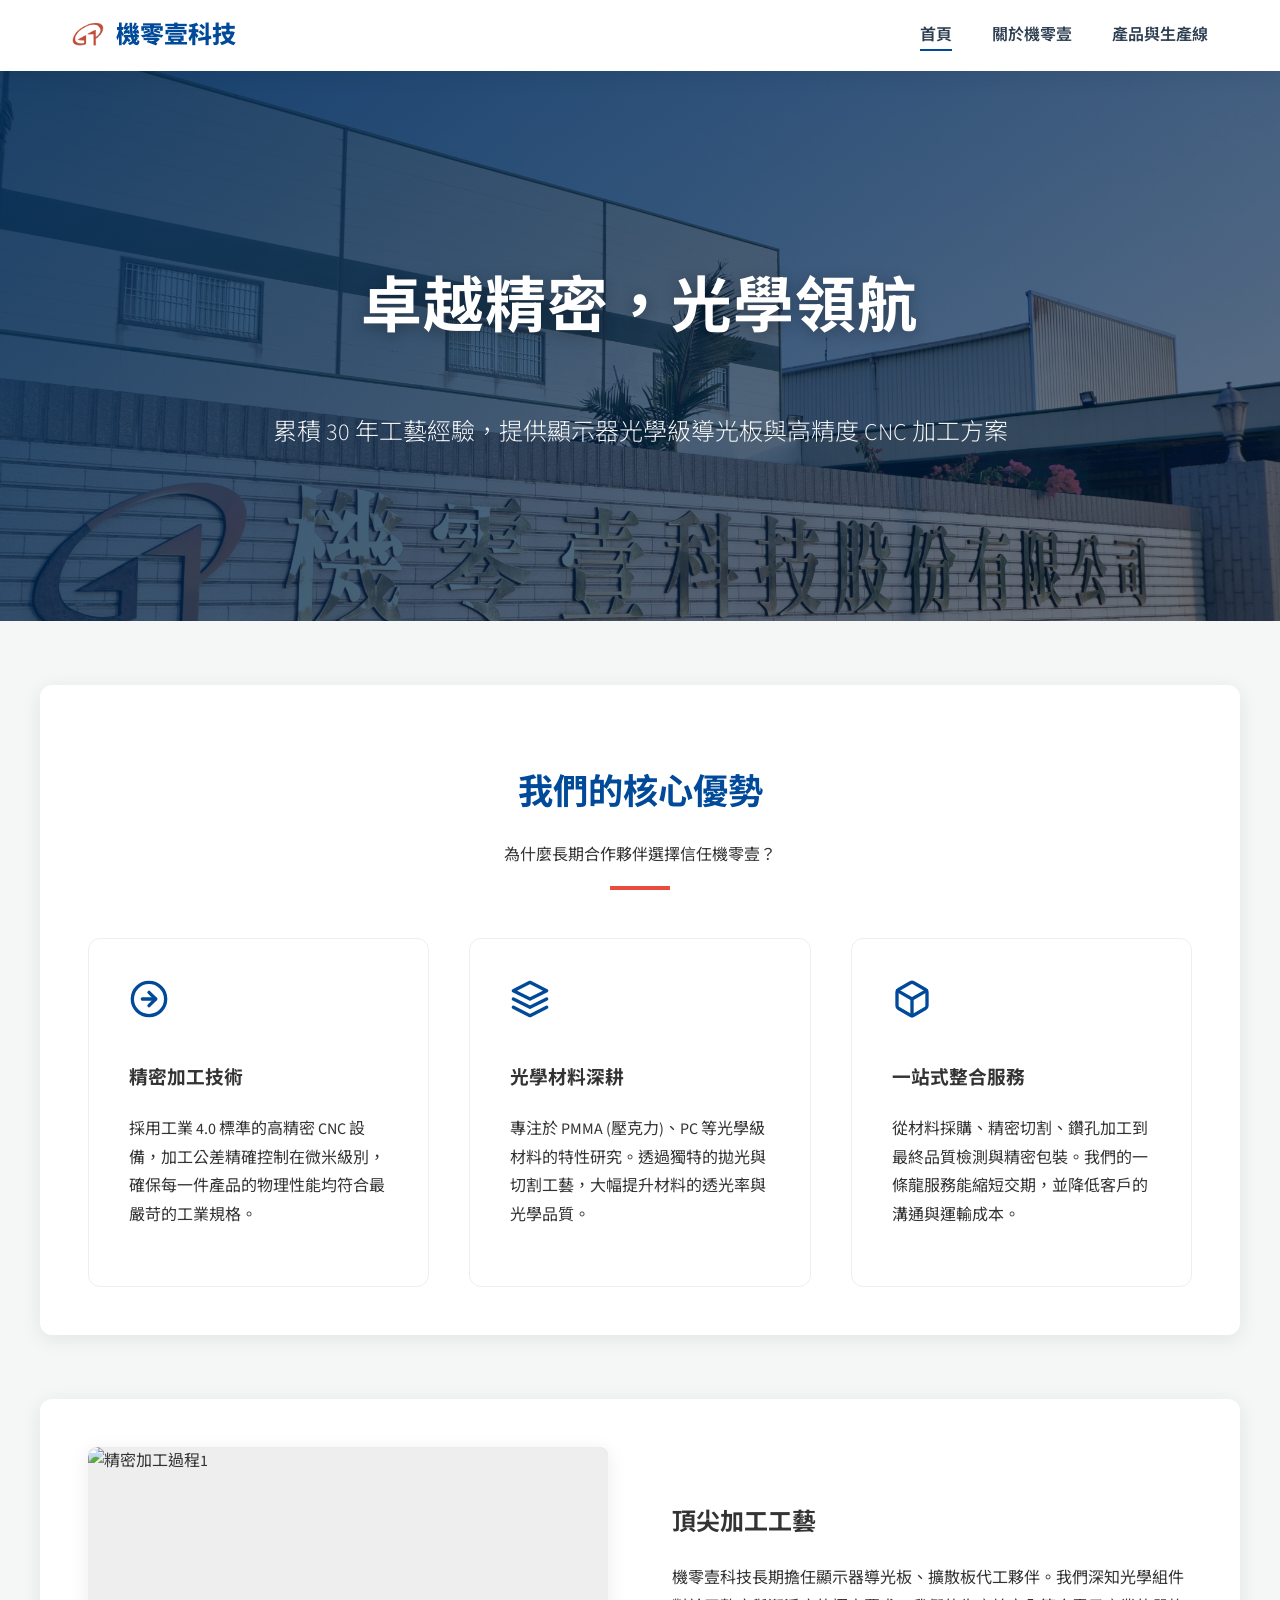
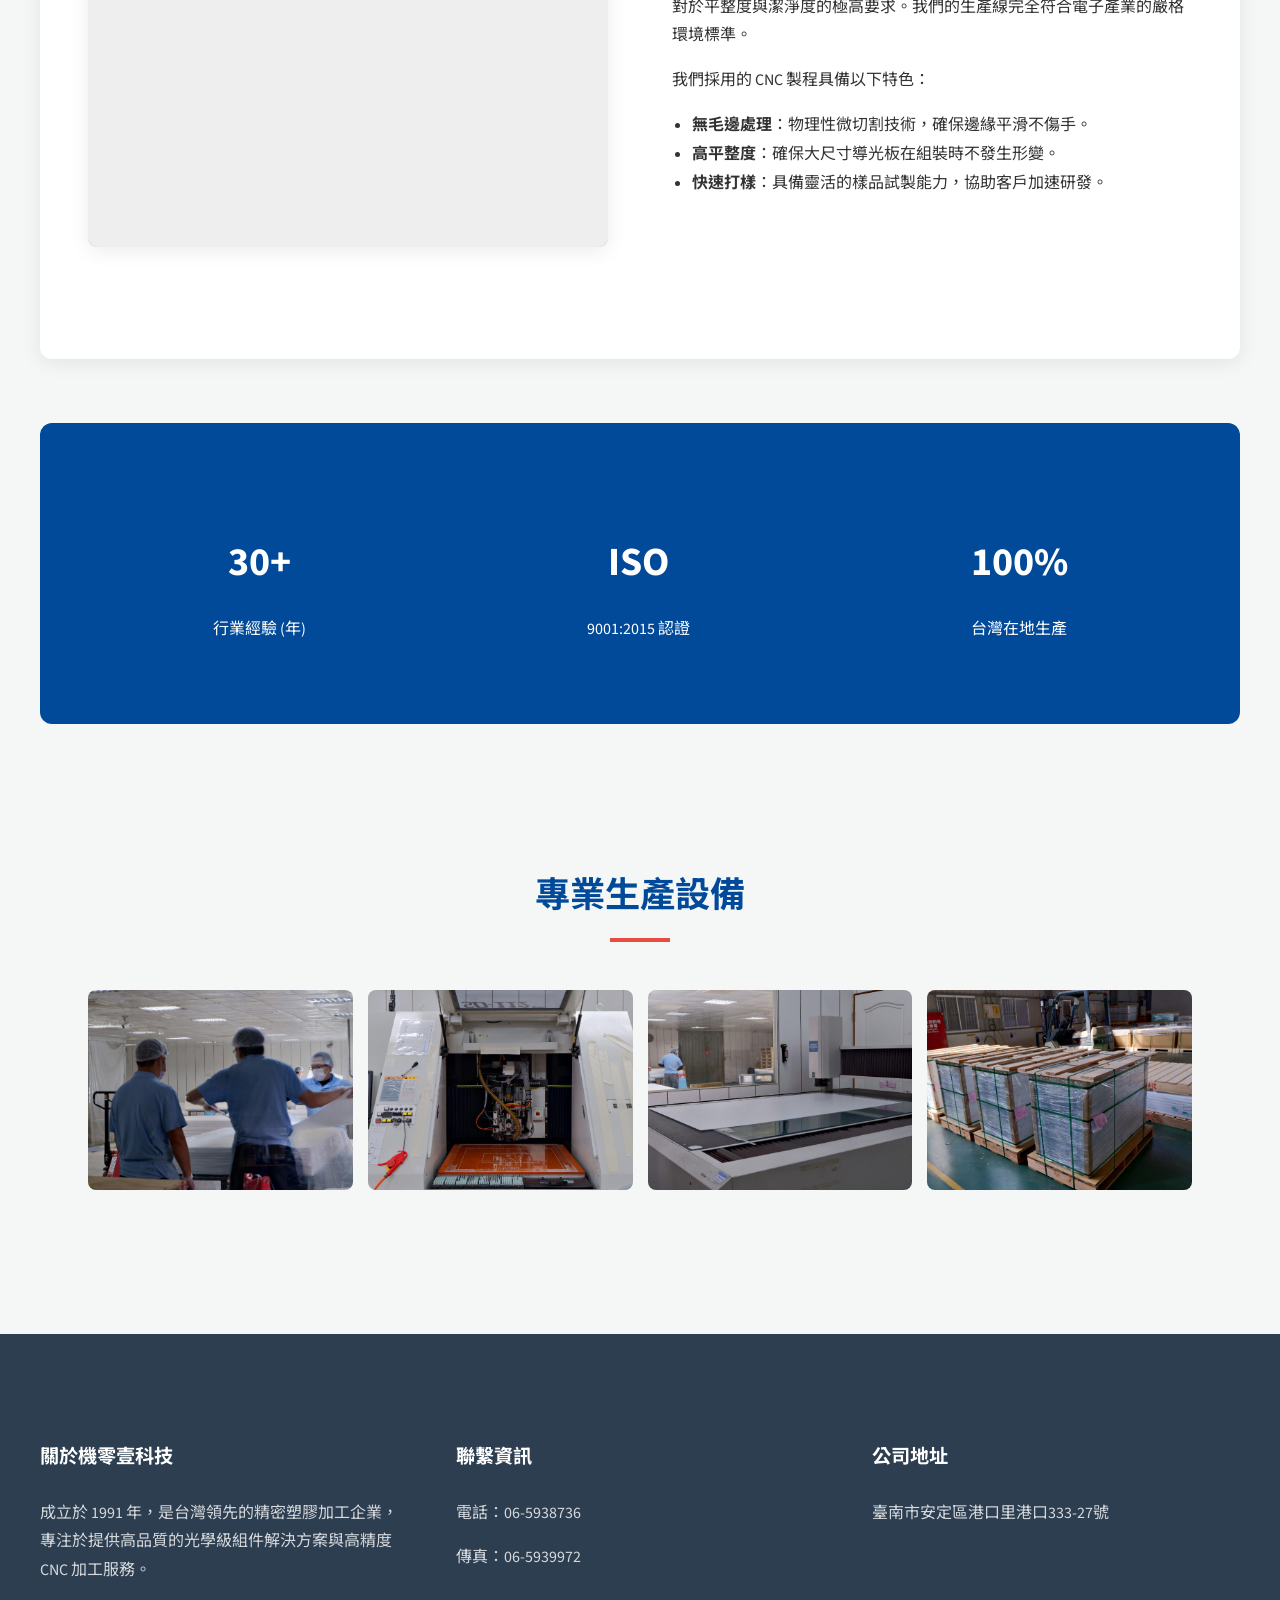
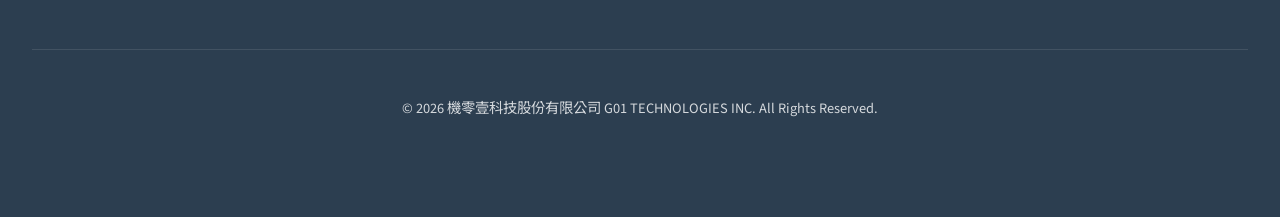
==== commit f4222624: "fix some text content" ====
--- a/index.html
+++ b/index.html
@@ -4,7 +4,7 @@
     <meta charset="UTF-8">
     <meta name="viewport" content="width=device-width, initial-scale=1.0">
     <title>機零壹科技 - 專業光學級導光板與精密 CNC 加工</title>
-    <link rel="icon" href="assets/images/機零壹Logo.jpg" type="image/jpeg">
+    <link rel="icon" href="assets/images/g01-logo-square.jpg" type="image/jpeg">
     <link rel="stylesheet" href="assets/style.css">
 </head>
 <body>
@@ -25,7 +25,7 @@
     <main>
         <div class="hero hero-index">
             <h1>卓越精密，光學領航</h1>
-            <p>累積 30 年工藝經驗，提供電視光學級導光板與高精度 CNC 加工方案</p>
+            <p>累積 30 年工藝經驗，提供顯示器光學級導光板與高精度 CNC 加工方案</p>
         </div>
 
         <section class="reveal">
@@ -37,7 +37,7 @@
                 <div class="card">
                     <svg width="40" height="40" viewBox="0 0 24 24" fill="none" stroke="#004a99" stroke-width="2" stroke-linecap="round" stroke-linejoin="round" style="margin-bottom:15px;"><circle cx="12" cy="12" r="10"></circle><path d="M12 16l4-4-4-4"></path><path d="M8 12h8"></path></svg>
                     <h3>精密加工技術</h3>
-                    <p>採用工業 4.0 標準的自動化 CNC 設備，加工公差精確控制在微米級別，確保每一件產品的物理性能均符合最嚴苛的工業規格。</p>
+                    <p>採用工業 4.0 標準的高精密 CNC 設備，加工公差精確控制在微米級別，確保每一件產品的物理性能均符合最嚴苛的工業規格。</p>
                 </div>
                 <div class="card">
                     <svg width="40" height="40" viewBox="0 0 24 24" fill="none" stroke="#004a99" stroke-width="2" stroke-linecap="round" stroke-linejoin="round" style="margin-bottom:15px;"><path d="M12 2L2 7l10 5 10-5-10-5z"></path><path d="M2 17l10 5 10-5"></path><path d="M2 12l10 5 10-5"></path></svg>
@@ -56,7 +56,7 @@
             <div class="image-text-block">
                 <div class="block-image">
                     <div class="slideshow-container">
-                        <img src="assets/images/面板.jpg" class="slide active" alt="精密加工面板展示">
+                        <img src="assets/images/panel.jpg" class="slide active" alt="精密加工面板展示">
                         <img src="assets/images/62f44e1bdcf12c17e931516b2317b328.jpg" class="slide" alt="精密加工過程1">
                         <img src="assets/images/e660b7b777317e7ba20c9eb825b117c9.jpg" class="slide" alt="精密加工過程2">
                     </div>
@@ -125,7 +125,7 @@
 
     <script>
         const observerOptions = {
-            threshold: 0.1
+            threshold: 0.01
         };
 
         const observer = new IntersectionObserver((entries) => {
@@ -157,7 +157,7 @@
             });
         }
 
-        initSlideshows();
+        window.addEventListener('DOMContentLoaded', initSlideshows);
     </script>
 </body>
 </html>
--- a/assets/style.css
+++ b/assets/style.css
@@ -22,7 +22,6 @@
     line-height: 1.8;
     color: var(--text-color);
     background-color: var(--bg-color);
-    /* 保留材質感：極細微點陣紋理 */
     background-image: radial-gradient(#d1d5db 0.6px, transparent 0.6px);
     background-size: 24px 24px;
     margin: 0;
@@ -106,14 +105,13 @@
     overflow: hidden;
 }
 
-/* 各頁面專屬背景圖 */
 .hero-index {
     background-image: linear-gradient(135deg, rgba(0, 45, 91, 0.9) 0%, rgba(0, 20, 40, 0.5) 100%), url('images/2db361edc32a4b70044582b040d5e3ff.jpg');
 }
 
 .hero-about {
     height: 400px;
-    background-image: linear-gradient(135deg, rgba(0, 45, 91, 0.85) 0%, rgba(0, 20, 40, 0.6) 100%), url('images/大門.jpg');
+    background-image: linear-gradient(135deg, rgba(0, 45, 91, 0.85) 0%, rgba(0, 20, 40, 0.6) 100%), url('images/factory-gate.jpg');
 }
 
 .hero-products {
@@ -139,20 +137,8 @@
 }
 
 @keyframes heroTextUp {
-    from {
-        opacity: 0;
-        transform: translateY(40px);
-    }
-    to {
-        opacity: 1;
-        transform: translateY(0);
-    }
-}
-
-@media (max-width: 768px) {
-    .hero { height: 450px; }
-    .hero h1 { font-size: 2.5rem; }
-    .hero p { font-size: 1.1rem; padding: 0 2rem; }
+    from { opacity: 0; transform: translateY(40px); }
+    to { opacity: 1; transform: translateY(0); }
 }
 
 section {
@@ -226,7 +212,7 @@
     overflow: hidden;
     border-radius: 8px;
     box-shadow: var(--shadow);
-    background-color: #eee; /* 載入前佔位色 */
+    background-color: #eee;
 }
 
 .slide {
@@ -415,30 +401,62 @@
 }
 
 @media (max-width: 768px) {
+    /* 修復導航欄：強制不換行 */
     nav {
         padding: 0.6rem 1rem;
-        flex-direction: row; /* 確保維持橫向 */
+        flex-direction: row;
         justify-content: space-between;
+        gap: 0.5rem;
     }
 
     .logo {
-        font-size: 1.1rem;
-        white-space: nowrap; /* 強制公司名稱不換行 */
-        flex-shrink: 0; /* 防止 Logo 被擠壓 */
+        font-size: 1.05rem; /* 稍微再縮小一點點確保空間 */
+        white-space: nowrap;
+        flex-shrink: 0;
     }
 
     .logo img {
-        height: 30px; /* 再稍微縮小一點點 */
+        height: 28px;
         margin-right: 5px;
     }
 
-    .nav-links {
-        gap: 0.6rem; /* 再縮小連結間距 */
-    }
-
-    .nav-links a {
-        font-size: 0.85rem; /* 縮小連結字體 */
-        white-space: nowrap; /* 強制不換行 */
+    .nav-links { 
+        gap: 0.5rem; 
+        flex-shrink: 1;
+    }
+
+    .nav-links a { 
+        font-size: 0.8rem; 
+        white-space: nowrap; 
+    }
+
+    /* 修復大標背景 */
+    .hero { 
+        height: 350px !important;
+        background-attachment: scroll !important;
+        background-position: center center !important;
+    }
+
+    .hero-about, .hero-products { height: 280px !important; }
+    .hero h1 { font-size: 1.8rem; padding: 0 1rem; }
+    .hero p { font-size: 0.95rem; padding: 0 1rem; }
+
+    /* 修復區塊佈局與圖片顯示 */
+    .image-text-block, .image-text-block:nth-child(even) {
+        flex-direction: column;
+        gap: 1.5rem;
+    }
+
+    .block-image, .block-text {
+        width: 100% !important;
+        flex: none;
+    }
+
+    .slideshow-container {
+        height: 250px !important;
+        width: 100% !important;
+        display: block !important;
+        margin-bottom: 1rem;
     }
 
     .timeline::after { left: 15px; }
@@ -446,31 +464,4 @@
     .timeline-date { text-align: left; width: auto; padding-bottom: 8px; margin-top: 0; }
     .timeline-item::after { left: 10px; top: 1.9rem; }
     .timeline-content { padding-left: 0; }
-    
-    .image-text-block, .image-text-block:nth-child(even) {
-        flex-direction: column;
-    }
-
-    /* 手機版 Hero 優化 */
-    .hero { 
-        height: 380px !important; /* 強制統一手機版高度 */
-        background-attachment: scroll !important; /* 修復背景圖消失問題 */
-        background-position: center center;
-    }
-
-    .hero-about, .hero-products {
-        height: 300px !important; /* 內頁手機版高度更精簡 */
-    }
-
-    .hero h1 { 
-        font-size: 1.8rem; 
-        padding: 0 1rem; 
-        line-height: 1.3;
-    }
-
-    .hero p { 
-        font-size: 0.95rem; 
-        padding: 0 1.5rem; 
-        margin-top: 0.5rem;
-    }
-}
+}
